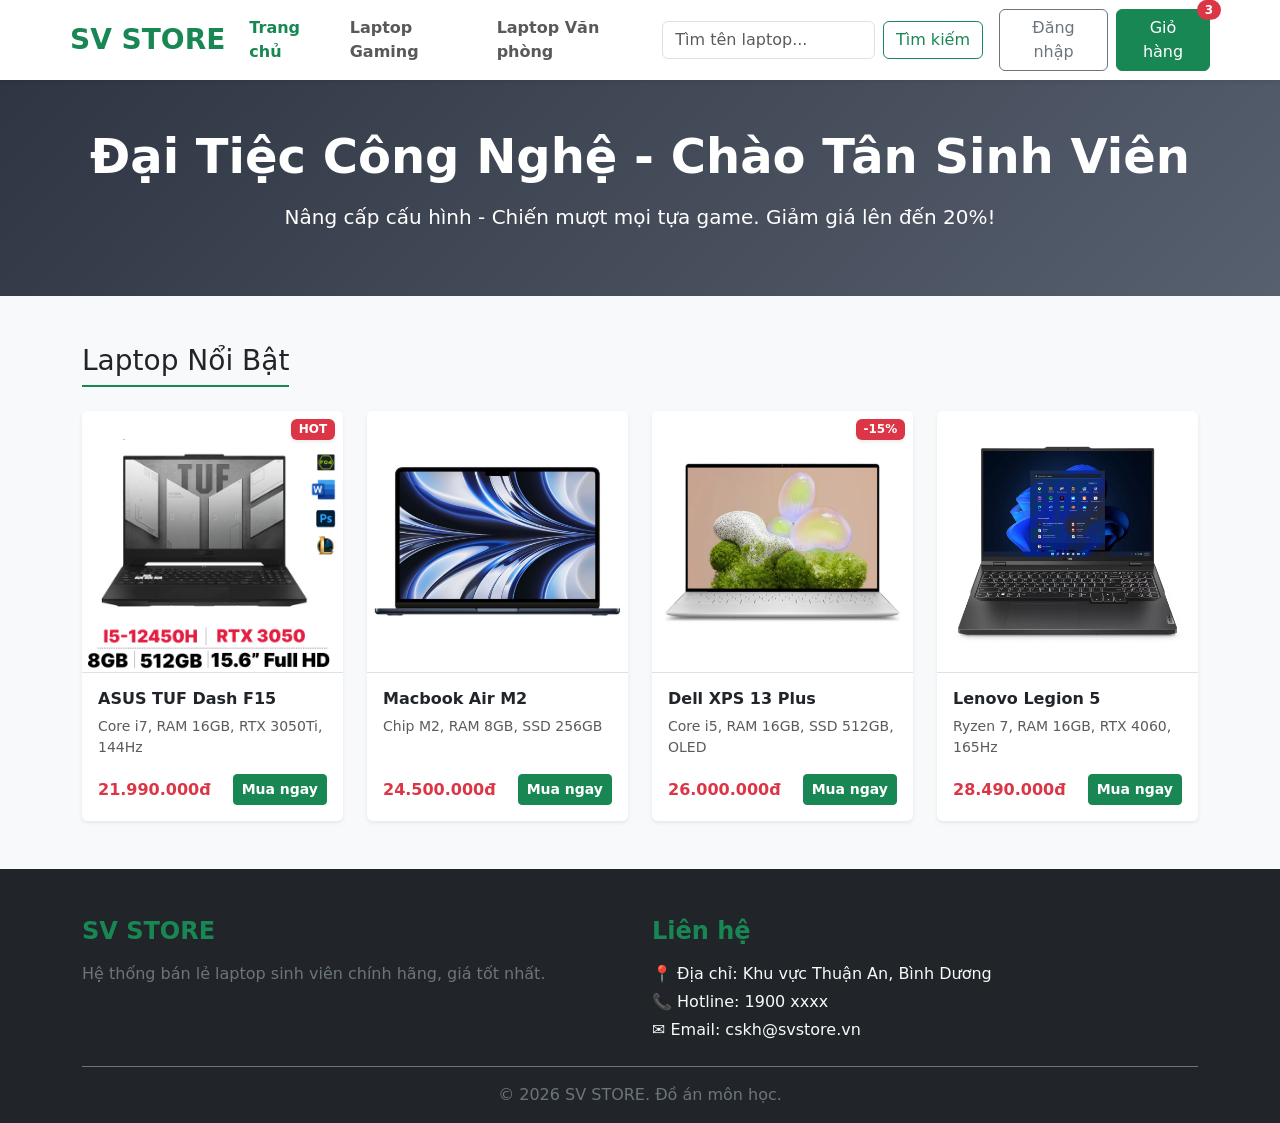
==== index.html @ 69744120 "Them anh san pham va cap nhat code" ====
<!doctype html>
<html lang="vi">
  <head>
    <meta charset="UTF-8" />
    <meta name="viewport" content="width=device-width, initial-scale=1.0" />
    <title>SV STORE - Thế Giới Laptop Sinh Viên</title>
    <link
      href="https://cdn.jsdelivr.net/npm/bootstrap@5.3.0/dist/css/bootstrap.min.css"
      rel="stylesheet"
    />
    <link rel="stylesheet" href="style.css" />

    <style>
      /* Chỉ giữ lại CSS cho màu nền gradient của Banner vì Bootstrap không có sẵn màu này */
      .banner-custom {
        background: linear-gradient(135deg, #2f3542, #57606f);
      }
    </style>
  </head>
  <body class="bg-light">
    <header class="sticky-top bg-white shadow-sm">
      <nav class="navbar navbar-expand-lg navbar-light container">
        <a class="navbar-brand text-success fw-bold fs-3" href="#">SV STORE</a>

        <button
          class="navbar-toggler"
          type="button"
          data-bs-toggle="collapse"
          data-bs-target="#navbarNav"
        >
          <span class="navbar-toggler-icon"></span>
        </button>

        <div class="collapse navbar-collapse" id="navbarNav">
          <ul class="navbar-nav me-auto fw-semibold mb-2 mb-lg-0">
            <li class="nav-item">
              <a class="nav-link active text-success" href="#">Trang chủ</a>
            </li>
            <li class="nav-item">
              <a class="nav-link" href="#">Laptop Gaming</a>
            </li>
            <li class="nav-item">
              <a class="nav-link" href="#">Laptop Văn phòng</a>
            </li>
          </ul>

          <form class="d-flex me-3 mb-2 mb-lg-0" role="search">
            <input
              class="form-control me-2"
              type="search"
              placeholder="Tìm tên laptop..."
              aria-label="Search"
            />
            <button class="btn btn-outline-success flex-shrink-0" type="submit">
              Tìm kiếm
            </button>
          </form>

          <div class="d-flex gap-2">
            <a href="#" class="btn btn-outline-secondary"> Đăng nhập </a>
            <a href="#" class="btn btn-success position-relative">
              Giỏ hàng
              <span
                class="position-absolute top-0 start-100 translate-middle badge rounded-pill bg-danger"
              >
                3
                <span class="visually-hidden">sản phẩm trong giỏ</span>
              </span>
            </a>
          </div>
        </div>
      </nav>
    </header>

    <main>
      <section class="banner-custom py-5 mb-5 text-white text-center">
        <div class="container">
          <h2 class="display-5 fw-bold mb-3">
            Đại Tiệc Công Nghệ - Chào Tân Sinh Viên
          </h2>
          <p class="lead">
            Nâng cấp cấu hình - Chiến mượt mọi tựa game. Giảm giá lên đến 20%!
          </p>
        </div>
      </section>

      <section class="products container mt-4 mb-5">
        <h3
          class="border-bottom border-success border-2 pb-2 mb-4 d-inline-block"
        >
          Laptop Nổi Bật
        </h3>

        <div class="row g-4">
          <div class="col-12 col-md-6 col-lg-3">
            <article class="card h-100 shadow-sm border-0 position-relative">
              <span
                class="position-absolute top-0 end-0 badge bg-danger m-2 shadow-sm"
                >HOT</span
              >
              <a href="chitietsanpham.html?id=0" style="text-decoration: none; color: inherit;">
                      <img
                     src="/images/asus1.png"
                    alt="ASUS TUF Dash F15"
                    class="card-img-top border-bottom"
                      />
                  </a>
           

              <div class="card-body d-flex flex-column">
                <h4 class="card-title fs-6 fw-bold text-dark">
                
              
                  <a href="chitietsanpham.html?id=0" style="text-decoration: none; color: inherit;">
                    ASUS TUF Dash F15
                  </a>
                </h4>
                <p class="card-text text-muted small mb-3">
                  Core i7, RAM 16GB, RTX 3050Ti, 144Hz
                </p>
                <div
                  class="mt-auto d-flex justify-content-between align-items-center"
                >
                  <span class="text-danger fw-bold">21.990.000đ</span>
                  <button class="btn btn-success btn-sm fw-bold">
                    Mua ngay
                  </button>
                </div>
              </div>
            </article>
          </div>

          <div class="col-12 col-md-6 col-lg-3">
            <article class="card h-100 shadow-sm border-0 position-relative">
               <a href="chitietsanpham.html?id=1" style="text-decoration: none; color: inherit;">
                       <img
                src="/images/MB1.png"
                alt="MacBook Air M2"
                class="card-img-top border-bottom"
              />
                  </a>
           
              <div class="card-body d-flex flex-column">
                <h4 class="card-title fs-6 fw-bold text-dark">
               
                  <a href="chitietsanpham.html?id=1" style="text-decoration: none; color: inherit;">
                    Macbook Air M2
                  </a>
                </h4>
                <p class="card-text text-muted small mb-3">
                  Chip M2, RAM 8GB, SSD 256GB
                </p>
                <div
                  class="mt-auto d-flex justify-content-between align-items-center"
                >
                  <span class="text-danger fw-bold">24.500.000đ</span>
                  <button class="btn btn-success btn-sm fw-bold">
                    Mua ngay
                  </button>
                </div>
              </div>
            </article>
          </div>

          <div class="col-12 col-md-6 col-lg-3">
            <article class="card h-100 shadow-sm border-0 position-relative">
              <span
                class="position-absolute top-0 end-0 badge bg-danger m-2 shadow-sm"
                >-15%</span
              >
               <a href="chitietsanpham.html?id=2" style="text-decoration: none; color: inherit;">
                    <img
                src="/images/dell1.webp"
                alt="Dell XPS 13"
                class="card-img-top border-bottom"
              />
                  </a>
             
              <div class="card-body d-flex flex-column">
                <h4 class="card-title fs-6 fw-bold text-dark">
                  <a href="chitietsanpham.html?id=2" style="text-decoration: none; color: inherit;">
                    Dell XPS 13 Plus
                  </a>
                </h4>
                <p class="card-text text-muted small mb-3">
                  Core i5, RAM 16GB, SSD 512GB, OLED
                </p>
                <div
                  class="mt-auto d-flex justify-content-between align-items-center"
                >
                  <span class="text-danger fw-bold">26.000.000đ</span>
                  <button class="btn btn-success btn-sm fw-bold">
                    Mua ngay
                  </button>
                </div>
              </div>
            </article>
          </div>

          <div class="col-12 col-md-6 col-lg-3">
            <article class="card h-100 shadow-sm border-0 position-relative">
               <a href="chitietsanpham.html?id=3" style="text-decoration: none; color: inherit;">
                    <img
                src="/images/lenovo1.webp"
                alt="Lenovo Legion 5"
                class="card-img-top border-bottom"
              />
              <div class="card-body d-flex flex-column">
                <h4 class="card-title fs-6 fw-bold text-dark">
                
                   <a href="chitietsanpham.html?id=3" style="text-decoration: none; color: inherit;">
                     Lenovo Legion 5
                  </a>
                </h4>
                <p class="card-text text-muted small mb-3">
                  Ryzen 7, RAM 16GB, RTX 4060, 165Hz
                </p>
                <div
                  class="mt-auto d-flex justify-content-between align-items-center"
                >
                  <span class="text-danger fw-bold">28.490.000đ</span>
                  <button class="btn btn-success btn-sm fw-bold">
                    Mua ngay
                  </button>
                </div>
              </div>
            </article>
          </div>
        </div>
      </section>
    </main>

    <footer class="bg-dark text-light pt-5 pb-3">
      <div class="container">
        <div class="row g-4 mb-4">
          <div class="col-12 col-md-6">
            <h4 class="text-success fw-bold mb-3">SV STORE</h4>
            <p class="text-secondary">
              Hệ thống bán lẻ laptop sinh viên chính hãng, giá tốt nhất.
            </p>
          </div>
          <div class="col-12 col-md-6">
            <h4 class="text-success fw-bold mb-3">Liên hệ</h4>
            <p class="mb-1">📍 Địa chỉ: Khu vực Thuận An, Bình Dương</p>
            <p class="mb-1">📞 Hotline: 1900 xxxx</p>
            <p class="mb-0">✉️ Email: cskh@svstore.vn</p>
          </div>
        </div>
        <div
          class="text-center text-secondary border-top border-secondary pt-3 mt-3"
        >
          <p class="mb-0">&copy; 2026 SV STORE. Đồ án môn học.</p>
        </div>
      </div>
    </footer>

    <script src="https://cdn.jsdelivr.net/npm/bootstrap@5.3.0/dist/js/bootstrap.bundle.min.js"></script>
  </body>
</html>
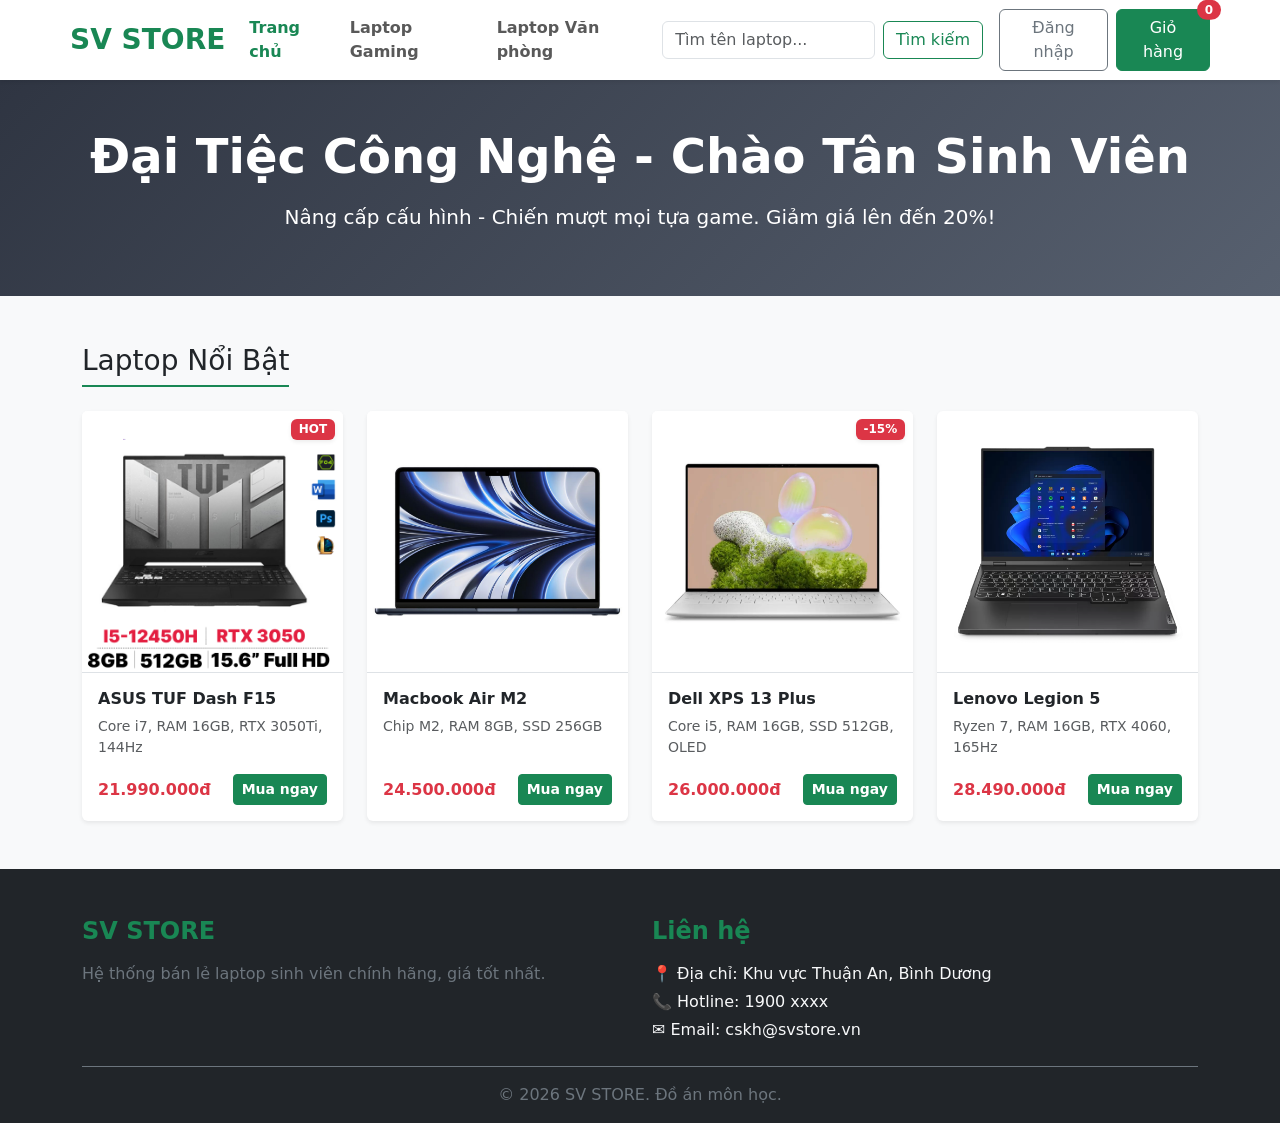
==== commit e821e1cf: "dong bo gio hang giua cac trang" ====
--- a/index.html
+++ b/index.html
@@ -61,9 +61,10 @@
             <a href="#" class="btn btn-success position-relative">
               Giỏ hàng
               <span
+                id="cartBadge"
                 class="position-absolute top-0 start-100 translate-middle badge rounded-pill bg-danger"
               >
-                3
+                0
                 <span class="visually-hidden">sản phẩm trong giỏ</span>
               </span>
             </a>
@@ -122,7 +123,7 @@
                   class="mt-auto d-flex justify-content-between align-items-center"
                 >
                   <span class="text-danger fw-bold">21.990.000đ</span>
-                  <button class="btn btn-success btn-sm fw-bold">
+                  <button class="btn btn-success btn-sm fw-bold" onclick="handleBuyNow()">
                     Mua ngay
                   </button>
                 </div>
@@ -154,7 +155,7 @@
                   class="mt-auto d-flex justify-content-between align-items-center"
                 >
                   <span class="text-danger fw-bold">24.500.000đ</span>
-                  <button class="btn btn-success btn-sm fw-bold">
+                  <button class="btn btn-success btn-sm fw-bold" onclick="handleBuyNow()">
                     Mua ngay
                   </button>
                 </div>
@@ -189,7 +190,7 @@
                   class="mt-auto d-flex justify-content-between align-items-center"
                 >
                   <span class="text-danger fw-bold">26.000.000đ</span>
-                  <button class="btn btn-success btn-sm fw-bold">
+                  <button class="btn btn-success btn-sm fw-bold " onclick="handleBuyNow()">
                     Mua ngay
                   </button>
                 </div>
@@ -219,7 +220,7 @@
                   class="mt-auto d-flex justify-content-between align-items-center"
                 >
                   <span class="text-danger fw-bold">28.490.000đ</span>
-                  <button class="btn btn-success btn-sm fw-bold">
+                  <button class="btn btn-success btn-sm fw-bold" onclick="handleBuyNow()">
                     Mua ngay
                   </button>
                 </div>
@@ -255,5 +256,15 @@
     </footer>
 
     <script src="https://cdn.jsdelivr.net/npm/bootstrap@5.3.0/dist/js/bootstrap.bundle.min.js"></script>
+    <script src="script.js"></script>
+    <div class="toast-container position-fixed bottom-0 end-0 p-3">
+  <div id="cartToast" class="toast align-items-center text-bg-success border-0" role="alert" aria-live="assertive" aria-atomic="true">
+    <div class="d-flex">
+      <div class="toast-body" id="toastMsg">
+        </div>
+      <button type="button" class="btn-close btn-close-white me-2 m-auto" data-bs-dismiss="toast" aria-label="Close"></button>
+    </div>
+  </div>
+</div>
   </body>
 </html>
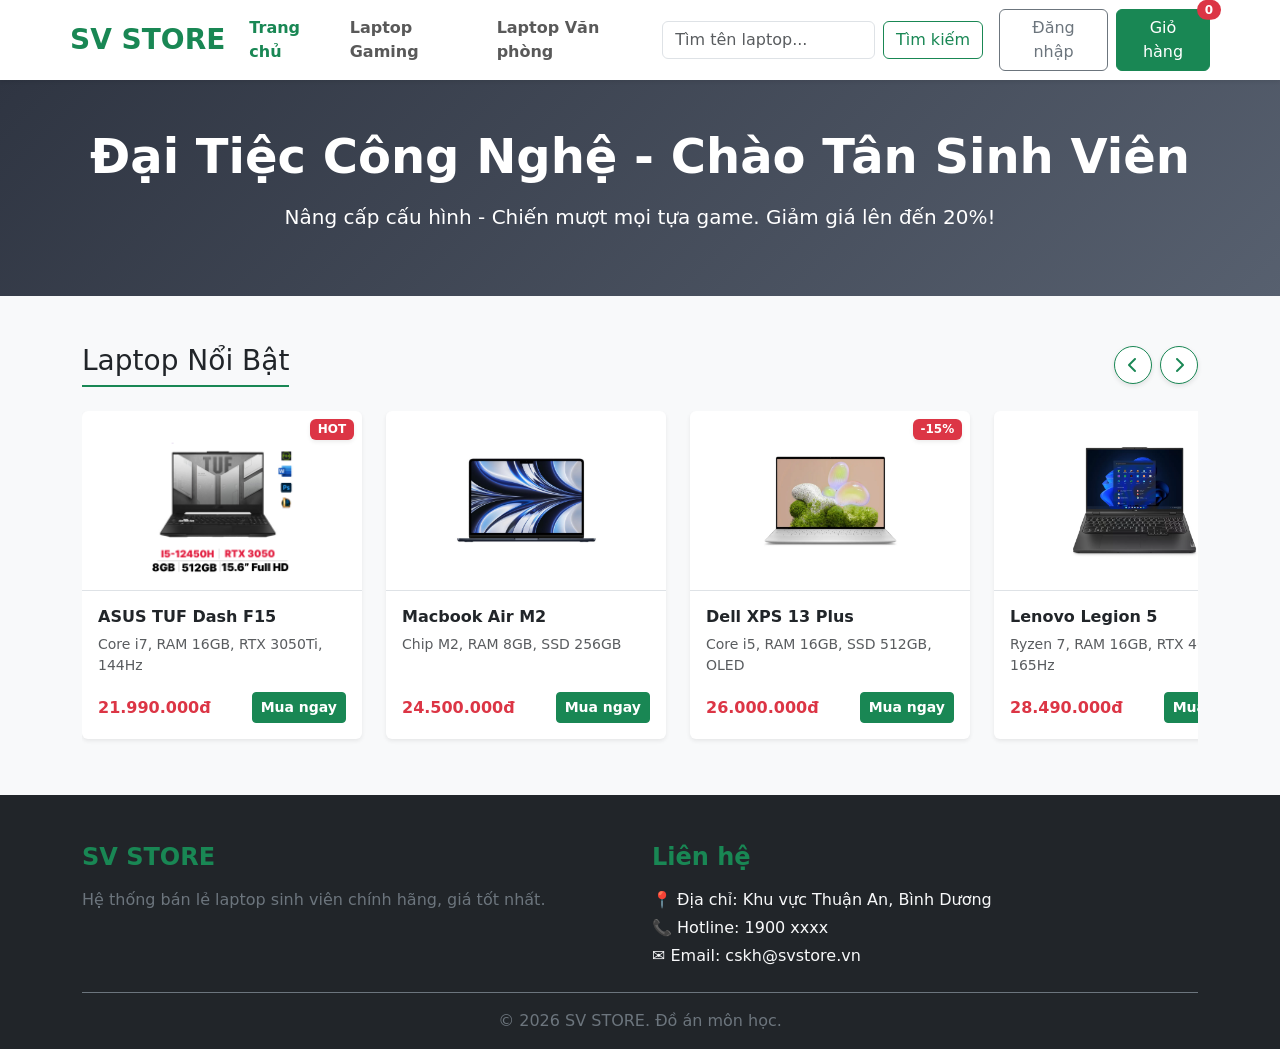
==== commit af4b574b: "bo sung cac trang" ====
--- a/index.html
+++ b/index.html
@@ -8,12 +8,51 @@
       href="https://cdn.jsdelivr.net/npm/bootstrap@5.3.0/dist/css/bootstrap.min.css"
       rel="stylesheet"
     />
+    <link
+      rel="stylesheet"
+      href="https://cdnjs.cloudflare.com/ajax/libs/font-awesome/6.4.0/css/all.min.css"
+    />
     <link rel="stylesheet" href="style.css" />
 
     <style>
-      /* Chỉ giữ lại CSS cho màu nền gradient của Banner vì Bootstrap không có sẵn màu này */
       .banner-custom {
         background: linear-gradient(135deg, #2f3542, #57606f);
+      }
+
+      /* ===== CSS CHO SLIDER SẢN PHẨM ===== */
+      /* Ẩn thanh cuộn mặc định của trình duyệt cho đẹp */
+      .slider-container::-webkit-scrollbar {
+        display: none;
+      }
+      .slider-container {
+        -ms-overflow-style: none; /* IE and Edge */
+        scrollbar-width: none; /* Firefox */
+        scroll-behavior: smooth;
+        scroll-snap-type: x mandatory;
+      }
+      /* Bọc cố định chiều rộng cho từng sản phẩm trong slider */
+      .product-card-wrapper {
+        flex: 0 0 auto;
+        width: 280px;
+        scroll-snap-align: start;
+      }
+      /* Style cho 2 nút lướt trái/phải */
+      .btn-slider {
+        width: 38px;
+        height: 38px;
+        border-radius: 50%;
+        display: flex;
+        align-items: center;
+        justify-content: center;
+        background-color: white;
+        border: 1px solid #198754;
+        color: #198754;
+        box-shadow: 0 2px 5px rgba(0, 0, 0, 0.1);
+        transition: all 0.2s;
+      }
+      .btn-slider:hover {
+        background-color: #198754;
+        color: white;
       }
     </style>
   </head>
@@ -21,7 +60,6 @@
     <header class="sticky-top bg-white shadow-sm">
       <nav class="navbar navbar-expand-lg navbar-light container">
         <a class="navbar-brand text-success fw-bold fs-3" href="#">SV STORE</a>
-
         <button
           class="navbar-toggler"
           type="button"
@@ -30,22 +68,26 @@
         >
           <span class="navbar-toggler-icon"></span>
         </button>
-
         <div class="collapse navbar-collapse" id="navbarNav">
           <ul class="navbar-nav me-auto fw-semibold mb-2 mb-lg-0">
             <li class="nav-item">
               <a class="nav-link active text-success" href="#">Trang chủ</a>
             </li>
             <li class="nav-item">
-              <a class="nav-link" href="#">Laptop Gaming</a>
+              <a class="nav-link" href="category.html?type=gaming"
+                >Laptop Gaming</a
+              >
             </li>
             <li class="nav-item">
-              <a class="nav-link" href="#">Laptop Văn phòng</a>
+              <a class="nav-link" href="category.html?type=office"
+                >Laptop Văn phòng</a
+              >
             </li>
           </ul>
 
-          <form class="d-flex me-3 mb-2 mb-lg-0" role="search">
+          <form id="searchForm" class="d-flex me-3 mb-2 mb-lg-0" role="search">
             <input
+              id="searchInput"
               class="form-control me-2"
               type="search"
               placeholder="Tìm tên laptop..."
@@ -58,7 +100,7 @@
 
           <div class="d-flex gap-2">
             <a href="#" class="btn btn-outline-secondary"> Đăng nhập </a>
-            <a href="#" class="btn btn-success position-relative">
+            <a href="cart.html" class="btn btn-success position-relative">
               Giỏ hàng
               <span
                 id="cartBadge"
@@ -86,33 +128,50 @@
       </section>
 
       <section class="products container mt-4 mb-5">
-        <h3
-          class="border-bottom border-success border-2 pb-2 mb-4 d-inline-block"
+        <div class="d-flex justify-content-between align-items-center mb-4">
+          <h3
+            class="border-bottom border-success border-2 pb-2 mb-0 d-inline-block"
+          >
+            Laptop Nổi Bật
+          </h3>
+          <div class="d-flex gap-2">
+            <button class="btn-slider" id="btnScrollLeft">
+              <i class="fa fa-chevron-left"></i>
+            </button>
+            <button class="btn-slider" id="btnScrollRight">
+              <i class="fa fa-chevron-right"></i>
+            </button>
+          </div>
+        </div>
+
+        <div
+          class="d-flex gap-4 slider-container pb-2"
+          id="productSlider"
+          style="overflow-x: auto"
         >
-          Laptop Nổi Bật
-        </h3>
-
-        <div class="row g-4">
-          <div class="col-12 col-md-6 col-lg-3">
+          <div class="product-card-wrapper">
             <article class="card h-100 shadow-sm border-0 position-relative">
               <span
                 class="position-absolute top-0 end-0 badge bg-danger m-2 shadow-sm"
                 >HOT</span
               >
-              <a href="chitietsanpham.html?id=0" style="text-decoration: none; color: inherit;">
-                      <img
-                     src="/images/asus1.png"
-                    alt="ASUS TUF Dash F15"
-                    class="card-img-top border-bottom"
-                      />
-                  </a>
-           
-
+              <a
+                href="chitietsanpham.html?id=ASUS TUF Dash F15 (FX517ZC-HN079W)"
+                style="text-decoration: none; color: inherit"
+              >
+                <img
+                  src="/images/asus1.png"
+                  alt="ASUS TUF Dash F15"
+                  class="card-img-top border-bottom p-3"
+                  style="height: 180px; object-fit: contain"
+                />
+              </a>
               <div class="card-body d-flex flex-column">
                 <h4 class="card-title fs-6 fw-bold text-dark">
-                
-              
-                  <a href="chitietsanpham.html?id=0" style="text-decoration: none; color: inherit;">
+                  <a
+                    href="chitietsanpham.html?id=ASUS TUF Dash F15 (FX517ZC-HN079W)"
+                    style="text-decoration: none; color: inherit"
+                  >
                     ASUS TUF Dash F15
                   </a>
                 </h4>
@@ -123,7 +182,10 @@
                   class="mt-auto d-flex justify-content-between align-items-center"
                 >
                   <span class="text-danger fw-bold">21.990.000đ</span>
-                  <button class="btn btn-success btn-sm fw-bold" onclick="handleBuyNow()">
+                  <button
+                    class="btn btn-success btn-sm fw-bold"
+                    onclick="handleBuyNow()"
+                  >
                     Mua ngay
                   </button>
                 </div>
@@ -131,20 +193,25 @@
             </article>
           </div>
 
-          <div class="col-12 col-md-6 col-lg-3">
+          <div class="product-card-wrapper">
             <article class="card h-100 shadow-sm border-0 position-relative">
-               <a href="chitietsanpham.html?id=1" style="text-decoration: none; color: inherit;">
-                       <img
-                src="/images/MB1.png"
-                alt="MacBook Air M2"
-                class="card-img-top border-bottom"
-              />
-                  </a>
-           
+              <a
+                href="chitietsanpham.html?id=MacBook Air M2 (2023)"
+                style="text-decoration: none; color: inherit"
+              >
+                <img
+                  src="/images/MB1.png"
+                  alt="MacBook Air M2"
+                  class="card-img-top border-bottom p-3"
+                  style="height: 180px; object-fit: contain"
+                />
+              </a>
               <div class="card-body d-flex flex-column">
                 <h4 class="card-title fs-6 fw-bold text-dark">
-               
-                  <a href="chitietsanpham.html?id=1" style="text-decoration: none; color: inherit;">
+                  <a
+                    href="chitietsanpham.html?id=MacBook Air M2 (2023)"
+                    style="text-decoration: none; color: inherit"
+                  >
                     Macbook Air M2
                   </a>
                 </h4>
@@ -155,7 +222,10 @@
                   class="mt-auto d-flex justify-content-between align-items-center"
                 >
                   <span class="text-danger fw-bold">24.500.000đ</span>
-                  <button class="btn btn-success btn-sm fw-bold" onclick="handleBuyNow()">
+                  <button
+                    class="btn btn-success btn-sm fw-bold"
+                    onclick="handleBuyNow()"
+                  >
                     Mua ngay
                   </button>
                 </div>
@@ -163,23 +233,29 @@
             </article>
           </div>
 
-          <div class="col-12 col-md-6 col-lg-3">
+          <div class="product-card-wrapper">
             <article class="card h-100 shadow-sm border-0 position-relative">
               <span
                 class="position-absolute top-0 end-0 badge bg-danger m-2 shadow-sm"
                 >-15%</span
               >
-               <a href="chitietsanpham.html?id=2" style="text-decoration: none; color: inherit;">
-                    <img
-                src="/images/dell1.webp"
-                alt="Dell XPS 13"
-                class="card-img-top border-bottom"
-              />
-                  </a>
-             
+              <a
+                href="chitietsanpham.html?id=Dell XPS 13 Plus (9320)"
+                style="text-decoration: none; color: inherit"
+              >
+                <img
+                  src="/images/dell1.webp"
+                  alt="Dell XPS 13"
+                  class="card-img-top border-bottom p-3"
+                  style="height: 180px; object-fit: contain"
+                />
+              </a>
               <div class="card-body d-flex flex-column">
                 <h4 class="card-title fs-6 fw-bold text-dark">
-                  <a href="chitietsanpham.html?id=2" style="text-decoration: none; color: inherit;">
+                  <a
+                    href="chitietsanpham.html?id=Dell XPS 13 Plus (9320)"
+                    style="text-decoration: none; color: inherit"
+                  >
                     Dell XPS 13 Plus
                   </a>
                 </h4>
@@ -190,7 +266,10 @@
                   class="mt-auto d-flex justify-content-between align-items-center"
                 >
                   <span class="text-danger fw-bold">26.000.000đ</span>
-                  <button class="btn btn-success btn-sm fw-bold " onclick="handleBuyNow()">
+                  <button
+                    class="btn btn-success btn-sm fw-bold"
+                    onclick="handleBuyNow()"
+                  >
                     Mua ngay
                   </button>
                 </div>
@@ -198,19 +277,26 @@
             </article>
           </div>
 
-          <div class="col-12 col-md-6 col-lg-3">
+          <div class="product-card-wrapper">
             <article class="card h-100 shadow-sm border-0 position-relative">
-               <a href="chitietsanpham.html?id=3" style="text-decoration: none; color: inherit;">
-                    <img
-                src="/images/lenovo1.webp"
-                alt="Lenovo Legion 5"
-                class="card-img-top border-bottom"
-              />
+              <a
+                href="chitietsanpham.html?id=Lenovo Legion 5 Gen 8 (2023)"
+                style="text-decoration: none; color: inherit"
+              >
+                <img
+                  src="/images/lenovo1.webp"
+                  alt="Lenovo Legion 5"
+                  class="card-img-top border-bottom p-3"
+                  style="height: 180px; object-fit: contain"
+                />
+              </a>
               <div class="card-body d-flex flex-column">
                 <h4 class="card-title fs-6 fw-bold text-dark">
-                
-                   <a href="chitietsanpham.html?id=3" style="text-decoration: none; color: inherit;">
-                     Lenovo Legion 5
+                  <a
+                    href="chitietsanpham.html?id=Lenovo Legion 5 Gen 8 (2023)"
+                    style="text-decoration: none; color: inherit"
+                  >
+                    Lenovo Legion 5
                   </a>
                 </h4>
                 <p class="card-text text-muted small mb-3">
@@ -220,7 +306,50 @@
                   class="mt-auto d-flex justify-content-between align-items-center"
                 >
                   <span class="text-danger fw-bold">28.490.000đ</span>
-                  <button class="btn btn-success btn-sm fw-bold" onclick="handleBuyNow()">
+                  <button
+                    class="btn btn-success btn-sm fw-bold"
+                    onclick="handleBuyNow()"
+                  >
+                    Mua ngay
+                  </button>
+                </div>
+              </div>
+            </article>
+          </div>
+
+          <div class="product-card-wrapper">
+            <article class="card h-100 shadow-sm border-0 position-relative">
+              <a
+                href="chitietsanpham.html?id=ROG Strix SCAR 18 (2025)"
+                style="text-decoration: none; color: inherit"
+              >
+                <img
+                  src="/images/rog1.png"
+                  alt="ROG Strix"
+                  class="card-img-top border-bottom p-3"
+                  style="height: 180px; object-fit: contain"
+                />
+              </a>
+              <div class="card-body d-flex flex-column">
+                <h4 class="card-title fs-6 fw-bold text-dark">
+                  <a
+                    href="chitietsanpham.html?id=ROG Strix SCAR 18 (2025)"
+                    style="text-decoration: none; color: inherit"
+                  >
+                    ROG Strix SCAR 18
+                  </a>
+                </h4>
+                <p class="card-text text-muted small mb-3">
+                  Ultra 9, RTX 5080, RAM 64GB
+                </p>
+                <div
+                  class="mt-auto d-flex justify-content-between align-items-center"
+                >
+                  <span class="text-danger fw-bold">89.000.000đ</span>
+                  <button
+                    class="btn btn-success btn-sm fw-bold"
+                    onclick="handleBuyNow()"
+                  >
                     Mua ngay
                   </button>
                 </div>
@@ -255,16 +384,47 @@
       </div>
     </footer>
 
+    <div class="toast-container position-fixed bottom-0 end-0 p-3">
+      <div
+        id="cartToast"
+        class="toast align-items-center text-bg-success border-0"
+        role="alert"
+        aria-live="assertive"
+        aria-atomic="true"
+      >
+        <div class="d-flex">
+          <div class="toast-body" id="toastMsg"></div>
+          <button
+            type="button"
+            class="btn-close btn-close-white me-2 m-auto"
+            data-bs-dismiss="toast"
+            aria-label="Close"
+          ></button>
+        </div>
+      </div>
+    </div>
+
+    <script src="https://code.jquery.com/jquery-3.7.1.min.js"></script>
     <script src="https://cdn.jsdelivr.net/npm/bootstrap@5.3.0/dist/js/bootstrap.bundle.min.js"></script>
-    <script src="script.js"></script>
-    <div class="toast-container position-fixed bottom-0 end-0 p-3">
-  <div id="cartToast" class="toast align-items-center text-bg-success border-0" role="alert" aria-live="assertive" aria-atomic="true">
-    <div class="d-flex">
-      <div class="toast-body" id="toastMsg">
-        </div>
-      <button type="button" class="btn-close btn-close-white me-2 m-auto" data-bs-dismiss="toast" aria-label="Close"></button>
-    </div>
-  </div>
-</div>
+    <script src="js/script.js"></script>
+
+    <script>
+      document.addEventListener("DOMContentLoaded", function () {
+        const slider = document.getElementById("productSlider");
+        const scrollAmount = 300; // Chiều dài cuộn sau mỗi lần bấm (px)
+
+        document
+          .getElementById("btnScrollLeft")
+          .addEventListener("click", function () {
+            slider.scrollBy({ left: -scrollAmount, behavior: "smooth" });
+          });
+
+        document
+          .getElementById("btnScrollRight")
+          .addEventListener("click", function () {
+            slider.scrollBy({ left: scrollAmount, behavior: "smooth" });
+          });
+      });
+    </script>
   </body>
 </html>
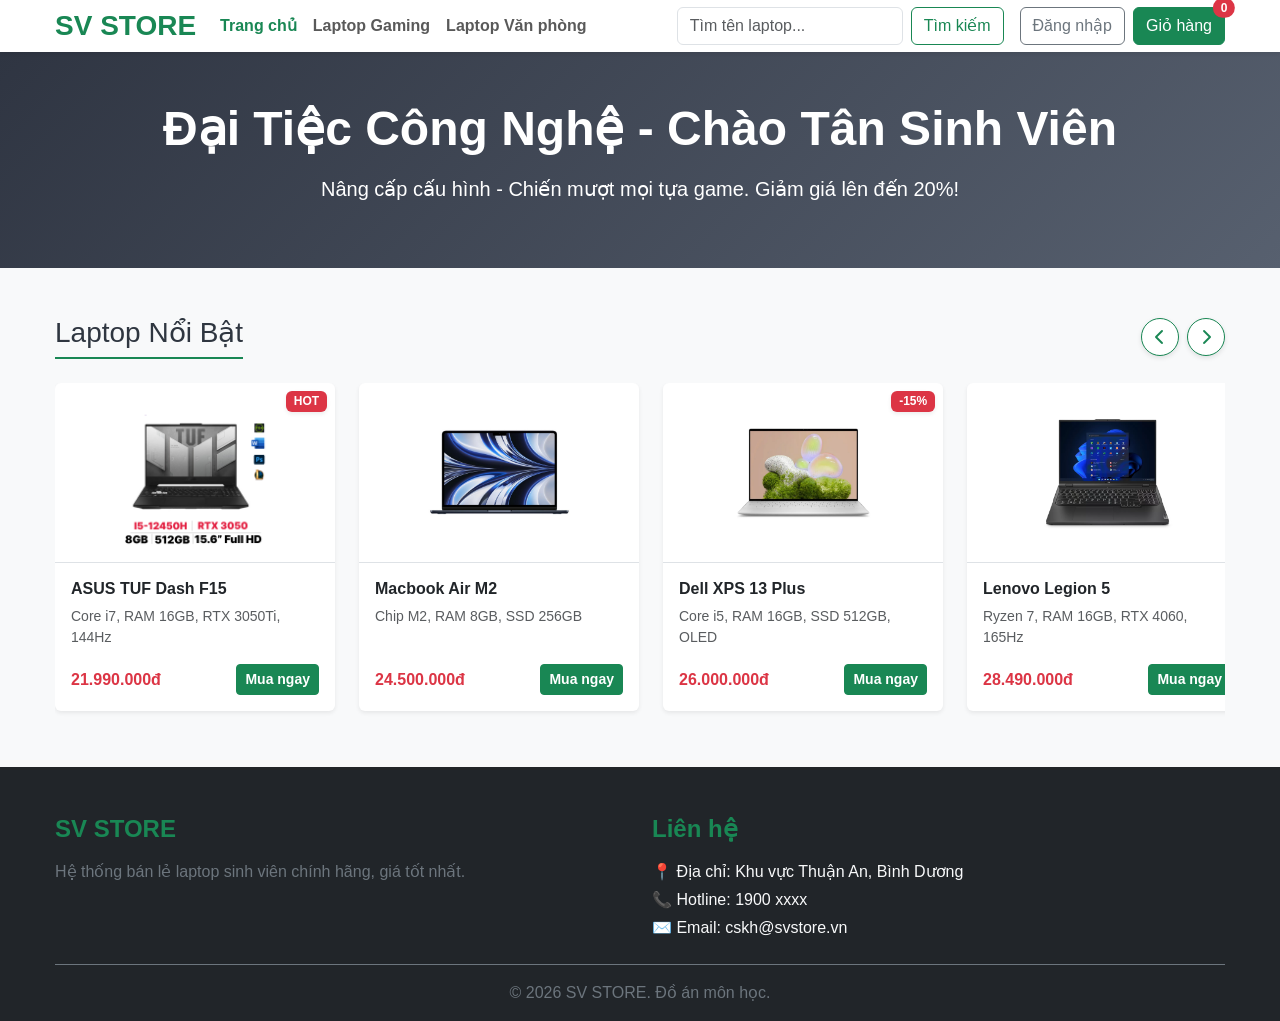
==== commit 4ee3858c: "Them thu vien san khong can co mang" ====
--- a/index.html
+++ b/index.html
@@ -4,15 +4,9 @@
     <meta charset="UTF-8" />
     <meta name="viewport" content="width=device-width, initial-scale=1.0" />
     <title>SV STORE - Thế Giới Laptop Sinh Viên</title>
-    <link
-      href="https://cdn.jsdelivr.net/npm/bootstrap@5.3.0/dist/css/bootstrap.min.css"
-      rel="stylesheet"
-    />
-    <link
-      rel="stylesheet"
-      href="https://cdnjs.cloudflare.com/ajax/libs/font-awesome/6.4.0/css/all.min.css"
-    />
-    <link rel="stylesheet" href="style.css" />
+    <link href="css/bootstrap.min.css" rel="stylesheet" />
+    <link rel="stylesheet" href="css/all.min.css" />
+    <link rel="stylesheet" href="css/style.css" />
 
     <style>
       .banner-custom {
@@ -184,7 +178,7 @@
                   <span class="text-danger fw-bold">21.990.000đ</span>
                   <button
                     class="btn btn-success btn-sm fw-bold"
-                    onclick="handleBuyNow()"
+                    onclick="handleBuyNow('ASUS TUF Dash F15 (FX517ZC-HN079W)')"
                   >
                     Mua ngay
                   </button>
@@ -224,7 +218,7 @@
                   <span class="text-danger fw-bold">24.500.000đ</span>
                   <button
                     class="btn btn-success btn-sm fw-bold"
-                    onclick="handleBuyNow()"
+                    onclick="handleBuyNow('MacBook Air M2 (2023)')"
                   >
                     Mua ngay
                   </button>
@@ -268,7 +262,7 @@
                   <span class="text-danger fw-bold">26.000.000đ</span>
                   <button
                     class="btn btn-success btn-sm fw-bold"
-                    onclick="handleBuyNow()"
+                    onclick="handleBuyNow('Dell XPS 13 Plus (9320)')"
                   >
                     Mua ngay
                   </button>
@@ -308,7 +302,7 @@
                   <span class="text-danger fw-bold">28.490.000đ</span>
                   <button
                     class="btn btn-success btn-sm fw-bold"
-                    onclick="handleBuyNow()"
+                    onclick="handleBuyNow('Lenovo Legion 5 Gen 8 (2023)')"
                   >
                     Mua ngay
                   </button>
@@ -348,7 +342,7 @@
                   <span class="text-danger fw-bold">89.000.000đ</span>
                   <button
                     class="btn btn-success btn-sm fw-bold"
-                    onclick="handleBuyNow()"
+                    onclick="handleBuyNow('ROG Strix SCAR 18 (2025)')"
                   >
                     Mua ngay
                   </button>
@@ -404,8 +398,8 @@
       </div>
     </div>
 
-    <script src="https://code.jquery.com/jquery-3.7.1.min.js"></script>
-    <script src="https://cdn.jsdelivr.net/npm/bootstrap@5.3.0/dist/js/bootstrap.bundle.min.js"></script>
+    <script src="js/jquery-3.7.1.min.js"></script>
+    <script src="js/bootstrap.bundle.min.js"></script>
     <script src="js/script.js"></script>
 
     <script>
--- a/css/style.css
+++ b/css/style.css
@@ -0,0 +1,177 @@
+/* --- Reset CSS cơ bản --- */
+* {
+  margin: 0;
+  padding: 0;
+  box-sizing: border-box;
+  font-family: "Segoe UI", Tahoma, Geneva, Verdana, sans-serif;
+}
+
+body {
+  background-color: #f5f6fa;
+  color: #2f3640;
+}
+
+.container {
+  max-width: 1200px;
+  margin: 0 auto;
+  padding: 0 15px;
+}
+
+/* --- Định dạng Header --- */
+header {
+  background-color: #ffffff;
+  box-shadow: 0 2px 10px rgba(0, 0, 0, 0.05);
+  position: sticky;
+  top: 0;
+  z-index: 100;
+}
+
+.header-container {
+  display: flex;
+  justify-content: space-between;
+  align-items: center;
+  height: 70px;
+}
+
+.menu {
+  list-style: none;
+  display: flex;
+  gap: 20px;
+}
+
+.menu a {
+  text-decoration: none;
+  color: #353b48;
+  font-weight: 600;
+  transition: color 0.3s;
+}
+
+.menu a:hover,
+.menu a.active {
+  color: #2ed573;
+}
+
+/* --- Định dạng Banner --- */
+.banner {
+  background: linear-gradient(135deg, #2f3542, #57606f);
+  color: white;
+  text-align: center;
+  padding: 60px 0;
+  margin-bottom: 40px;
+}
+
+/* --- Định dạng Lưới Sản phẩm --- */
+.section-title {
+  font-size: 24px;
+  margin-bottom: 20px;
+  border-bottom: 2px solid #2ed573;
+  display: inline-block;
+  padding-bottom: 5px;
+}
+
+.product-grid {
+  display: grid;
+  grid-template-columns: repeat(auto-fit, minmax(250px, 1fr));
+  gap: 20px;
+  margin-bottom: 50px;
+}
+
+/* --- Card Sản phẩm --- */
+.product-card {
+  background: white;
+  border-radius: 8px;
+  overflow: hidden;
+  box-shadow: 0 4px 6px rgba(0, 0, 0, 0.05);
+  transition: transform 0.3s;
+  position: relative;
+}
+
+.product-card:hover {
+  transform: translateY(-5px);
+  box-shadow: 0 8px 15px rgba(0, 0, 0, 0.1);
+}
+
+.product-img {
+  width: 100%;
+  height: auto;
+  display: block;
+  border-bottom: 1px solid #f1f2f6;
+}
+
+.product-info {
+  padding: 15px;
+}
+
+.product-info h4 {
+  font-size: 16px;
+  margin-bottom: 8px;
+  color: #2f3640;
+}
+
+.specs {
+  font-size: 13px;
+  color: #718093;
+  margin-bottom: 15px;
+  line-height: 1.4;
+}
+
+.price-action {
+  display: flex;
+  justify-content: space-between;
+  align-items: center;
+}
+
+.price {
+  color: #e84118;
+  font-weight: bold;
+  font-size: 16px;
+}
+
+.btn-buy {
+  background-color: #2ed573;
+  color: white;
+  border: none;
+  padding: 8px 15px;
+  border-radius: 4px;
+  cursor: pointer;
+  font-weight: bold;
+  transition: background 0.3s;
+}
+
+.btn-buy:hover {
+  background-color: #26ae60;
+}
+
+/* --- Định dạng Footer --- */
+footer {
+  background-color: #2f3640;
+  color: #f5f6fa;
+  padding: 40px 0 0 0;
+}
+
+.footer-content {
+  display: flex;
+  justify-content: space-between;
+  flex-wrap: wrap;
+  gap: 30px;
+  margin-bottom: 30px;
+}
+
+.footer-col h4 {
+  color: #2ed573;
+  margin-bottom: 15px;
+}
+
+.footer-col p {
+  font-size: 14px;
+  line-height: 1.8;
+  color: #dcdde1;
+}
+
+.footer-bottom {
+  background-color: #1e242b;
+  text-align: center;
+  padding: 15px 0;
+  font-size: 14px;
+  color: #7f8fa6;
+}
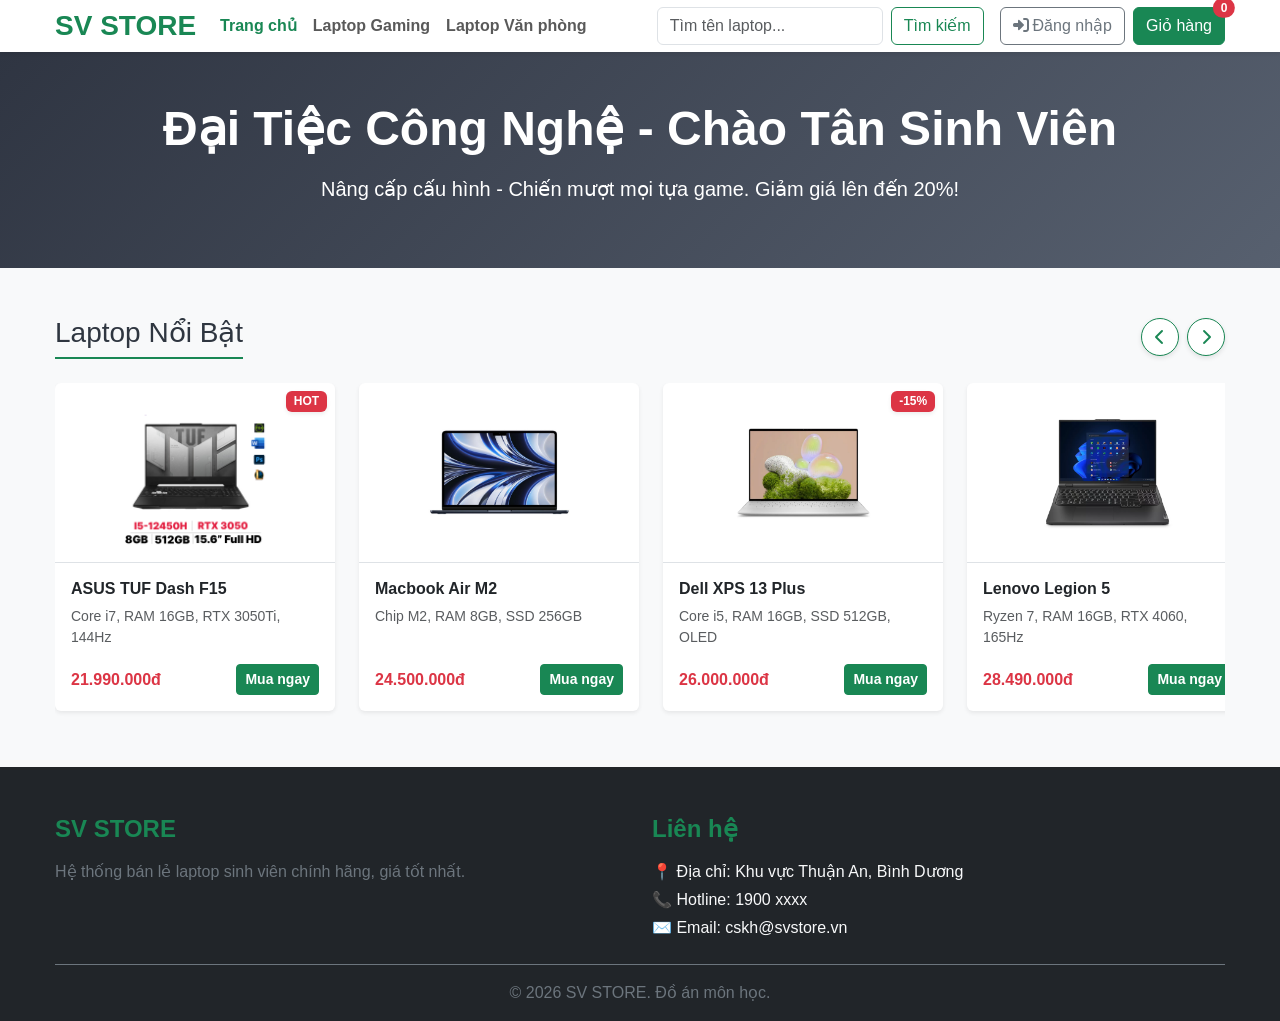
==== commit 88cbf79b: "Them dang nhap va dang xuat va giao dien admin" ====
--- a/index.html
+++ b/index.html
@@ -65,7 +65,7 @@
         <div class="collapse navbar-collapse" id="navbarNav">
           <ul class="navbar-nav me-auto fw-semibold mb-2 mb-lg-0">
             <li class="nav-item">
-              <a class="nav-link active text-success" href="#">Trang chủ</a>
+              <a class="nav-link" href="index.html">Trang chủ</a>
             </li>
             <li class="nav-item">
               <a class="nav-link" href="category.html?type=gaming"
@@ -92,8 +92,8 @@
             </button>
           </form>
 
-          <div class="d-flex gap-2">
-            <a href="#" class="btn btn-outline-secondary"> Đăng nhập </a>
+          <div class="d-flex gap-2 align-items-center">
+            <div id="navAuthArea"></div>
             <a href="cart.html" class="btn btn-success position-relative">
               Giỏ hàng
               <span
@@ -154,7 +154,7 @@
                 style="text-decoration: none; color: inherit"
               >
                 <img
-                  src="/images/asus1.png"
+                  src="images/asus1.png"
                   alt="ASUS TUF Dash F15"
                   class="card-img-top border-bottom p-3"
                   style="height: 180px; object-fit: contain"
@@ -194,7 +194,7 @@
                 style="text-decoration: none; color: inherit"
               >
                 <img
-                  src="/images/MB1.png"
+                  src="images/MB1.png"
                   alt="MacBook Air M2"
                   class="card-img-top border-bottom p-3"
                   style="height: 180px; object-fit: contain"
@@ -238,7 +238,7 @@
                 style="text-decoration: none; color: inherit"
               >
                 <img
-                  src="/images/dell1.webp"
+                  src="images/dell1.webp"
                   alt="Dell XPS 13"
                   class="card-img-top border-bottom p-3"
                   style="height: 180px; object-fit: contain"
@@ -278,7 +278,7 @@
                 style="text-decoration: none; color: inherit"
               >
                 <img
-                  src="/images/lenovo1.webp"
+                  src="images/lenovo1.webp"
                   alt="Lenovo Legion 5"
                   class="card-img-top border-bottom p-3"
                   style="height: 180px; object-fit: contain"
@@ -318,7 +318,7 @@
                 style="text-decoration: none; color: inherit"
               >
                 <img
-                  src="/images/rog1.png"
+                  src="images/rog1.png"
                   alt="ROG Strix"
                   class="card-img-top border-bottom p-3"
                   style="height: 180px; object-fit: contain"
@@ -421,4 +421,4 @@
       });
     </script>
   </body>
-</html>
+</html>
--- a/css/style.css
+++ b/css/style.css
@@ -175,3 +175,4 @@
   font-size: 14px;
   color: #7f8fa6;
 }
+
